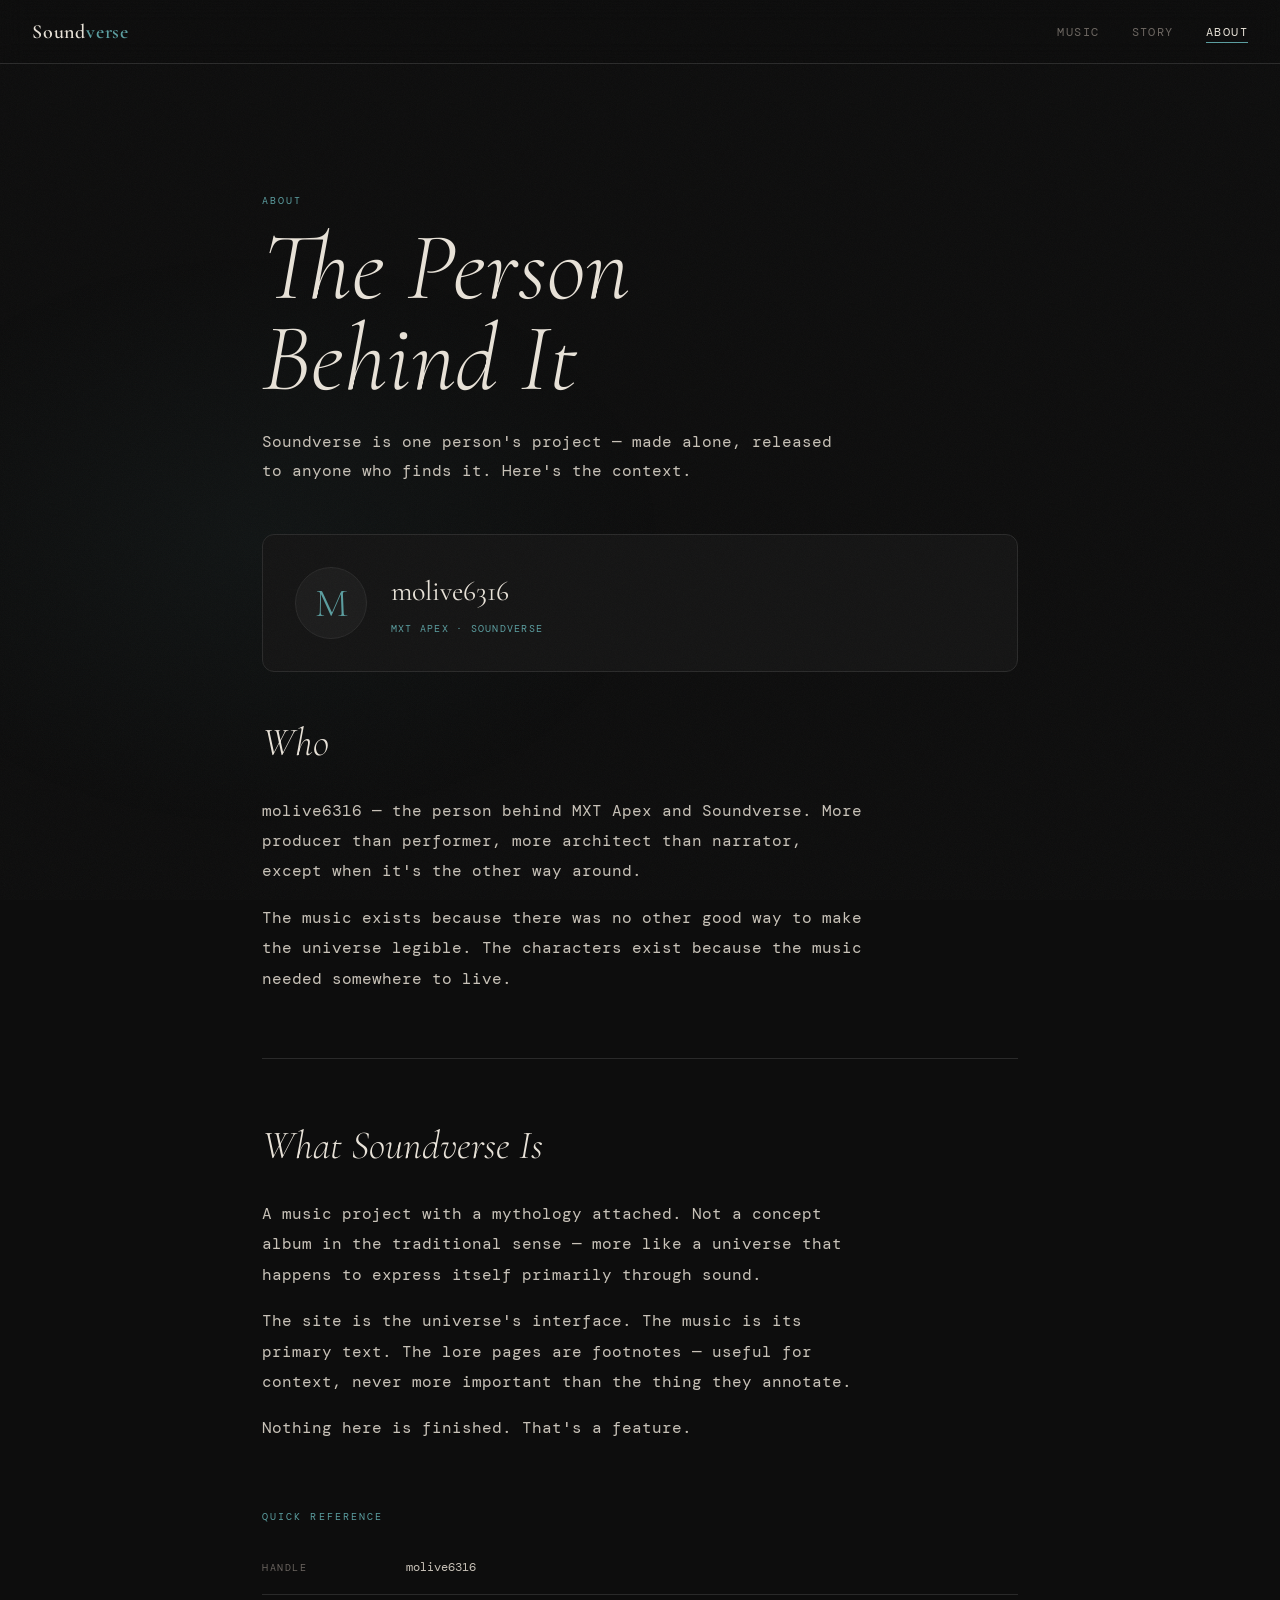
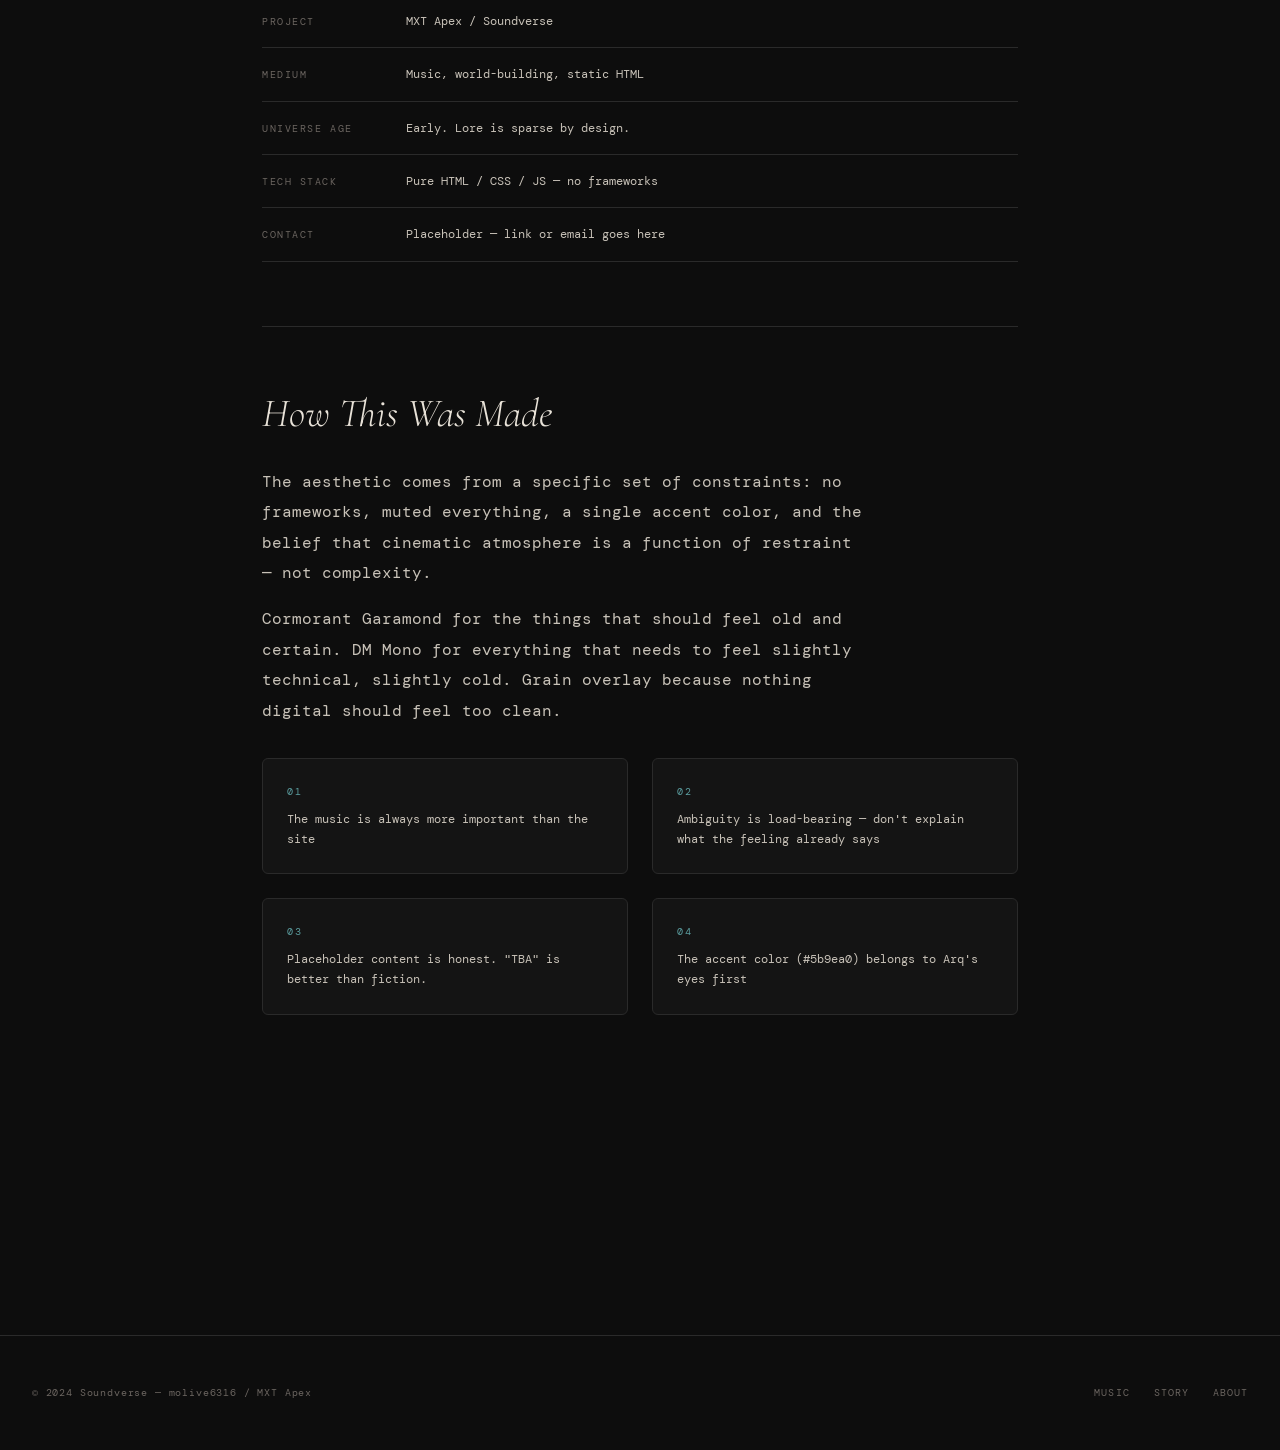
==== about/index.html @ 8810536d "init" ====
<!DOCTYPE html>
<html lang="en">
<head>
  <meta charset="UTF-8" />
  <meta name="viewport" content="width=device-width, initial-scale=1.0" />
  <title>About — Soundverse</title>
  <link rel="stylesheet" href="../assets/css/base.css" />
  <style>
    .about-hero {
      padding: var(--sp-32) var(--sp-8) var(--sp-12);
      max-width: 820px;
      margin: 0 auto;
    }
    .about-hero::before {
      content: '';
      position: fixed;
      inset: 0;
      background: radial-gradient(ellipse 50% 50% at 20% 60%, rgba(91,158,160,0.05) 0%, transparent 65%);
      pointer-events: none;
    }

    .about-body {
      max-width: 820px;
      margin: 0 auto;
      padding: 0 var(--sp-8) var(--sp-32);
    }

    .about-section {
      margin-bottom: var(--sp-16);
    }
    .about-section h2 {
      font-size: var(--fs-2xl);
      font-weight: 300;
      font-style: italic;
      margin-bottom: var(--sp-8);
      color: var(--clr-white);
    }
    .about-section p {
      font-size: var(--fs-md);
      color: var(--clr-text);
      line-height: 1.9;
      max-width: 60ch;
    }
    .about-section p + p { margin-top: var(--sp-4); }

    .identity-block {
      display: flex;
      align-items: center;
      gap: var(--sp-6);
      padding: var(--sp-8);
      background: var(--clr-surface);
      border: 1px solid var(--clr-border);
      border-radius: var(--radius-lg);
      margin-bottom: var(--sp-12);
    }
    .identity-avatar {
      width: 72px;
      height: 72px;
      border-radius: 50%;
      background: var(--clr-surface2);
      border: 1px solid var(--clr-border);
      display: flex;
      align-items: center;
      justify-content: center;
      font-family: var(--ff-display);
      font-size: var(--fs-2xl);
      color: var(--clr-accent);
      flex-shrink: 0;
      font-weight: 300;
    }
    .identity-info {}
    .identity-handle {
      font-family: var(--ff-display);
      font-size: var(--fs-xl);
      color: var(--clr-white);
      margin-bottom: var(--sp-1);
    }
    .identity-sub {
      font-size: var(--fs-xs);
      letter-spacing: 0.12em;
      text-transform: uppercase;
      color: var(--clr-accent);
    }

    .fact-list {
      display: flex;
      flex-direction: column;
      gap: 0;
    }
    .fact-row {
      display: flex;
      gap: var(--sp-6);
      padding: var(--sp-4) 0;
      border-bottom: 1px solid var(--clr-border);
      align-items: baseline;
    }
    .fact-row__key {
      font-size: var(--fs-xs);
      letter-spacing: 0.15em;
      text-transform: uppercase;
      color: var(--clr-muted);
      min-width: 120px;
      flex-shrink: 0;
    }
    .fact-row__val {
      font-size: var(--fs-sm);
      color: var(--clr-text);
    }
    .fact-row__val a {
      color: var(--clr-accent);
      transition: opacity var(--transition);
    }
    .fact-row__val a:hover { opacity: 0.7; }

    .principles {
      display: grid;
      grid-template-columns: 1fr 1fr;
      gap: var(--sp-6);
      margin-top: var(--sp-8);
    }
    @media (max-width: 640px) { .principles { grid-template-columns: 1fr; } }
    .principle {
      padding: var(--sp-6);
      background: var(--clr-surface);
      border: 1px solid var(--clr-border);
      border-radius: var(--radius);
    }
    .principle__num {
      font-size: var(--fs-xs);
      letter-spacing: 0.15em;
      color: var(--clr-accent);
      margin-bottom: var(--sp-2);
    }
    .principle__text {
      font-size: var(--fs-sm);
      color: var(--clr-text);
      line-height: 1.7;
    }
  </style>
</head>
<body>
  <nav class="nav">
    <a class="nav__logo" href="/soundverse/">Sound<span>verse</span></a>
    <ul class="nav__links">
      <li><a href="/soundverse/music/">Music</a></li>
      <li><a href="/soundverse/story/">Story</a></li>
      <li><a href="/soundverse/about/" aria-current="page">About</a></li>
    </ul>
  </nav>

  <main class="page">
    <div class="about-hero">
      <p class="eyebrow fade-up">About</p>
      <h1 class="fade-up fade-up--d1" style="font-size: clamp(3rem, 9vw, 6rem); font-weight:300; font-style:italic; line-height:0.95;">
        The Person<br>Behind It
      </h1>
      <p class="lead fade-up fade-up--d2" style="margin-top: var(--sp-6);">
        Soundverse is one person's project — made alone, released to anyone who finds it.
        Here's the context.
      </p>
    </div>

    <div class="about-body">
      <!-- Identity -->
      <div class="identity-block fade-up">
        <div class="identity-avatar">M</div>
        <div class="identity-info">
          <div class="identity-handle">molive6316</div>
          <div class="identity-sub">MXT Apex · Soundverse</div>
        </div>
      </div>

      <!-- About the person -->
      <div class="about-section fade-up">
        <h2>Who</h2>
        <p>
          molive6316 — the person behind MXT Apex and Soundverse. More producer than performer,
          more architect than narrator, except when it's the other way around.
        </p>
        <p>
          The music exists because there was no other good way to make the universe legible.
          The characters exist because the music needed somewhere to live.
        </p>
      </div>

      <hr class="divider" />

      <!-- About Soundverse -->
      <div class="about-section fade-up">
        <h2>What Soundverse Is</h2>
        <p>
          A music project with a mythology attached. Not a concept album in the traditional
          sense — more like a universe that happens to express itself primarily through sound.
        </p>
        <p>
          The site is the universe's interface. The music is its primary text. The lore pages
          are footnotes — useful for context, never more important than the thing they annotate.
        </p>
        <p>
          Nothing here is finished. That's a feature.
        </p>
      </div>

      <!-- Facts -->
      <div class="fade-up">
        <p class="eyebrow" style="margin-bottom: var(--sp-4);">Quick Reference</p>
        <div class="fact-list">
          <div class="fact-row">
            <span class="fact-row__key">Handle</span>
            <span class="fact-row__val">molive6316</span>
          </div>
          <div class="fact-row">
            <span class="fact-row__key">Project</span>
            <span class="fact-row__val">MXT Apex / Soundverse</span>
          </div>
          <div class="fact-row">
            <span class="fact-row__key">Medium</span>
            <span class="fact-row__val">Music, world-building, static HTML</span>
          </div>
          <div class="fact-row">
            <span class="fact-row__key">Universe age</span>
            <span class="fact-row__val">Early. Lore is sparse by design.</span>
          </div>
          <div class="fact-row">
            <span class="fact-row__key">Tech stack</span>
            <span class="fact-row__val">Pure HTML / CSS / JS — no frameworks</span>
          </div>
          <div class="fact-row">
            <span class="fact-row__key">Contact</span>
            <span class="fact-row__val">Placeholder — link or email goes here</span>
          </div>
        </div>
      </div>

      <hr class="divider" />

      <!-- Design principles -->
      <div class="about-section fade-up">
        <h2>How This Was Made</h2>
        <p>
          The aesthetic comes from a specific set of constraints: no frameworks, muted everything,
          a single accent color, and the belief that cinematic atmosphere is a function of restraint —
          not complexity.
        </p>
        <p>
          Cormorant Garamond for the things that should feel old and certain. DM Mono for everything
          that needs to feel slightly technical, slightly cold. Grain overlay because nothing
          digital should feel too clean.
        </p>
        <div class="principles" style="margin-top: var(--sp-8);">
          <div class="principle">
            <div class="principle__num">01</div>
            <div class="principle__text">The music is always more important than the site</div>
          </div>
          <div class="principle">
            <div class="principle__num">02</div>
            <div class="principle__text">Ambiguity is load-bearing — don't explain what the feeling already says</div>
          </div>
          <div class="principle">
            <div class="principle__num">03</div>
            <div class="principle__text">Placeholder content is honest. "TBA" is better than fiction.</div>
          </div>
          <div class="principle">
            <div class="principle__num">04</div>
            <div class="principle__text">The accent color (#5b9ea0) belongs to Arq's eyes first</div>
          </div>
        </div>
      </div>
    </div>
  </main>

  <footer class="footer">
    <span class="footer__copy">© 2024 Soundverse — molive6316 / MXT Apex</span>
    <nav class="footer__links">
      <a href="/soundverse/music/">Music</a>
      <a href="/soundverse/story/">Story</a>
      <a href="/soundverse/about/">About</a>
    </nav>
  </footer>
</body>
</html>
---- assets/css/base.css ----
/* ───────────────────────────────────────────
   Soundverse — Base Stylesheet
   ─────────────────────────────────────────── */

@import url('https://fonts.googleapis.com/css2?family=Cormorant+Garamond:ital,wght@0,300;0,400;0,600;0,700;1,300;1,400&family=DM+Mono:wght@300;400;500&display=swap');

/* ── Tokens ── */
:root {
  --clr-bg:        #0d0d0d;
  --clr-surface:   #141414;
  --clr-surface2:  #1c1c1c;
  --clr-border:    #2a2a2a;
  --clr-text:      #c8c2b8;
  --clr-muted:     #6b6560;
  --clr-accent:    #5b9ea0;
  --clr-accent-dim:#3d6e70;
  --clr-white:     #e8e2d8;

  --ff-display: 'Cormorant Garamond', Georgia, serif;
  --ff-body:    'DM Mono', 'Courier New', monospace;

  --fs-xs:   0.65rem;
  --fs-sm:   0.75rem;
  --fs-base: 0.875rem;
  --fs-md:   1rem;
  --fs-lg:   1.25rem;
  --fs-xl:   1.75rem;
  --fs-2xl:  2.5rem;
  --fs-3xl:  3.5rem;
  --fs-hero: clamp(5rem, 15vw, 11rem);

  --sp-1: 0.25rem;
  --sp-2: 0.5rem;
  --sp-3: 0.75rem;
  --sp-4: 1rem;
  --sp-6: 1.5rem;
  --sp-8: 2rem;
  --sp-12: 3rem;
  --sp-16: 4rem;
  --sp-24: 6rem;
  --sp-32: 8rem;

  --radius-sm: 3px;
  --radius:    6px;
  --radius-lg: 12px;

  --transition: 220ms ease;
  --nav-h: 64px;
}

/* ── Reset ── */
*, *::before, *::after { box-sizing: border-box; margin: 0; padding: 0; }
html { scroll-behavior: smooth; }
body {
  background: var(--clr-bg);
  color: var(--clr-text);
  font-family: var(--ff-body);
  font-size: var(--fs-base);
  line-height: 1.7;
  min-height: 100vh;
  overflow-x: hidden;
}
img, video { display: block; max-width: 100%; }
a { color: inherit; text-decoration: none; }
ul { list-style: none; }

/* ── Grain overlay ── */
body::after {
  content: '';
  position: fixed;
  inset: 0;
  pointer-events: none;
  z-index: 9999;
  opacity: 0.035;
  background-image: url("data:image/svg+xml,%3Csvg viewBox='0 0 256 256' xmlns='http://www.w3.org/2000/svg'%3E%3Cfilter id='noise'%3E%3CfeTurbulence type='fractalNoise' baseFrequency='0.9' numOctaves='4' stitchTiles='stitch'/%3E%3C/filter%3E%3Crect width='100%25' height='100%25' filter='url(%23noise)'/%3E%3C/svg%3E");
  background-size: 200px 200px;
}

/* ── Sticky Nav ── */
.nav {
  position: sticky;
  top: 0;
  z-index: 100;
  height: var(--nav-h);
  display: flex;
  align-items: center;
  justify-content: space-between;
  padding: 0 var(--sp-8);
  background: rgba(13, 13, 13, 0.92);
  backdrop-filter: blur(12px);
  -webkit-backdrop-filter: blur(12px);
  border-bottom: 1px solid var(--clr-border);
}
.nav__logo {
  font-family: var(--ff-display);
  font-size: var(--fs-lg);
  font-weight: 600;
  letter-spacing: 0.04em;
  color: var(--clr-white);
  transition: color var(--transition);
}
.nav__logo span { color: var(--clr-accent); }
.nav__logo:hover { color: var(--clr-accent); }

.nav__links {
  display: flex;
  gap: var(--sp-8);
  align-items: center;
}
.nav__links a {
  font-size: var(--fs-sm);
  letter-spacing: 0.12em;
  text-transform: uppercase;
  color: var(--clr-muted);
  transition: color var(--transition);
  position: relative;
}
.nav__links a::after {
  content: '';
  position: absolute;
  bottom: -3px;
  left: 0;
  width: 0;
  height: 1px;
  background: var(--clr-accent);
  transition: width var(--transition);
}
.nav__links a:hover,
.nav__links a[aria-current="page"] { color: var(--clr-white); }
.nav__links a:hover::after,
.nav__links a[aria-current="page"]::after { width: 100%; }

/* ── Page wrapper ── */
.page { padding-bottom: var(--sp-32); }

/* ── Sections ── */
.section { padding: var(--sp-24) var(--sp-8); max-width: 1100px; margin: 0 auto; }
.section--wide { max-width: 1400px; }
.section--full { max-width: none; padding-left: 0; padding-right: 0; }

/* ── Typography ── */
h1, h2, h3, h4 {
  font-family: var(--ff-display);
  font-weight: 600;
  line-height: 1.1;
  color: var(--clr-white);
}
h1 { font-size: var(--fs-3xl); }
h2 { font-size: var(--fs-2xl); }
h3 { font-size: var(--fs-xl); }
h4 { font-size: var(--fs-lg); }

.eyebrow {
  font-size: var(--fs-xs);
  letter-spacing: 0.2em;
  text-transform: uppercase;
  color: var(--clr-accent);
  margin-bottom: var(--sp-3);
}
.lead {
  font-size: var(--fs-md);
  color: var(--clr-text);
  max-width: 58ch;
  line-height: 1.8;
}
.muted { color: var(--clr-muted); }

/* ── Buttons ── */
.btn {
  display: inline-flex;
  align-items: center;
  gap: var(--sp-2);
  padding: var(--sp-3) var(--sp-6);
  font-family: var(--ff-body);
  font-size: var(--fs-sm);
  letter-spacing: 0.1em;
  text-transform: uppercase;
  border-radius: var(--radius-sm);
  cursor: pointer;
  transition: background var(--transition), color var(--transition), border-color var(--transition);
  border: 1px solid transparent;
}
.btn--primary {
  background: var(--clr-accent);
  color: #0a1a1a;
  border-color: var(--clr-accent);
}
.btn--primary:hover {
  background: transparent;
  color: var(--clr-accent);
}
.btn--ghost {
  background: transparent;
  color: var(--clr-muted);
  border-color: var(--clr-border);
}
.btn--ghost:hover {
  border-color: var(--clr-accent);
  color: var(--clr-accent);
}

/* ── Cards ── */
.card {
  background: var(--clr-surface);
  border: 1px solid var(--clr-border);
  border-radius: var(--radius);
  overflow: hidden;
  transition: border-color var(--transition), transform var(--transition);
}
.card:hover {
  border-color: var(--clr-accent-dim);
  transform: translateY(-2px);
}
.card__body { padding: var(--sp-6); }
.card__tag {
  display: inline-block;
  font-size: var(--fs-xs);
  letter-spacing: 0.15em;
  text-transform: uppercase;
  color: var(--clr-accent);
  border: 1px solid var(--clr-accent-dim);
  border-radius: var(--radius-sm);
  padding: 2px var(--sp-2);
  margin-bottom: var(--sp-3);
}
.card__title {
  font-family: var(--ff-display);
  font-size: var(--fs-xl);
  color: var(--clr-white);
  margin-bottom: var(--sp-2);
}
.card__meta {
  font-size: var(--fs-xs);
  color: var(--clr-muted);
  letter-spacing: 0.08em;
}

/* ── Grid ── */
.grid { display: grid; gap: var(--sp-6); }
.grid--2 { grid-template-columns: repeat(auto-fill, minmax(280px, 1fr)); }
.grid--3 { grid-template-columns: repeat(auto-fill, minmax(240px, 1fr)); }
.grid--4 { grid-template-columns: repeat(auto-fill, minmax(200px, 1fr)); }

/* ── Divider ── */
.divider {
  border: none;
  border-top: 1px solid var(--clr-border);
  margin: var(--sp-16) 0;
}

/* ── Fade-up animation ── */
@keyframes fadeUp {
  from { opacity: 0; transform: translateY(24px); }
  to   { opacity: 1; transform: translateY(0); }
}
.fade-up {
  animation: fadeUp 0.75s cubic-bezier(0.22, 1, 0.36, 1) both;
}
.fade-up--d1 { animation-delay: 0.1s; }
.fade-up--d2 { animation-delay: 0.22s; }
.fade-up--d3 { animation-delay: 0.36s; }
.fade-up--d4 { animation-delay: 0.50s; }
.fade-up--d5 { animation-delay: 0.66s; }

/* ── Embed placeholder ── */
.embed-placeholder {
  aspect-ratio: 16/3;
  background: var(--clr-surface2);
  border: 1px solid var(--clr-border);
  border-radius: var(--radius);
  display: flex;
  align-items: center;
  justify-content: center;
  color: var(--clr-muted);
  font-size: var(--fs-sm);
  letter-spacing: 0.1em;
}

/* ── Lore block ── */
.lore-block {
  border-left: 2px solid var(--clr-accent-dim);
  padding: var(--sp-6) var(--sp-8);
  background: var(--clr-surface);
  border-radius: 0 var(--radius) var(--radius) 0;
  margin: var(--sp-8) 0;
}
.lore-block p { color: var(--clr-text); font-size: var(--fs-md); line-height: 1.9; }

/* ── Character card ── */
.char-card {
  display: flex;
  flex-direction: column;
  gap: var(--sp-4);
  padding: var(--sp-8);
  background: var(--clr-surface);
  border: 1px solid var(--clr-border);
  border-radius: var(--radius-lg);
  transition: border-color var(--transition), transform var(--transition);
}
.char-card:hover { border-color: var(--clr-accent-dim); transform: translateY(-3px); }
.char-card__avatar {
  width: 64px;
  height: 64px;
  border-radius: 50%;
  background: var(--clr-surface2);
  border: 1px solid var(--clr-border);
  display: flex;
  align-items: center;
  justify-content: center;
  font-family: var(--ff-display);
  font-size: var(--fs-xl);
  color: var(--clr-accent);
}
.char-card__name {
  font-family: var(--ff-display);
  font-size: var(--fs-xl);
  color: var(--clr-white);
}
.char-card__role {
  font-size: var(--fs-xs);
  letter-spacing: 0.15em;
  text-transform: uppercase;
  color: var(--clr-accent);
}
.char-card__desc { font-size: var(--fs-sm); color: var(--clr-muted); line-height: 1.7; }

/* ── Footer ── */
.footer {
  border-top: 1px solid var(--clr-border);
  padding: var(--sp-12) var(--sp-8);
  display: flex;
  align-items: center;
  justify-content: space-between;
  flex-wrap: wrap;
  gap: var(--sp-4);
}
.footer__copy {
  font-size: var(--fs-xs);
  color: var(--clr-muted);
  letter-spacing: 0.08em;
}
.footer__links {
  display: flex;
  gap: var(--sp-6);
}
.footer__links a {
  font-size: var(--fs-xs);
  letter-spacing: 0.1em;
  text-transform: uppercase;
  color: var(--clr-muted);
  transition: color var(--transition);
}
.footer__links a:hover { color: var(--clr-accent); }

/* ── Responsive ── */
@media (max-width: 640px) {
  .nav { padding: 0 var(--sp-4); }
  .nav__links { gap: var(--sp-4); }
  .section { padding: var(--sp-16) var(--sp-4); }
  .footer { padding: var(--sp-8) var(--sp-4); }
}
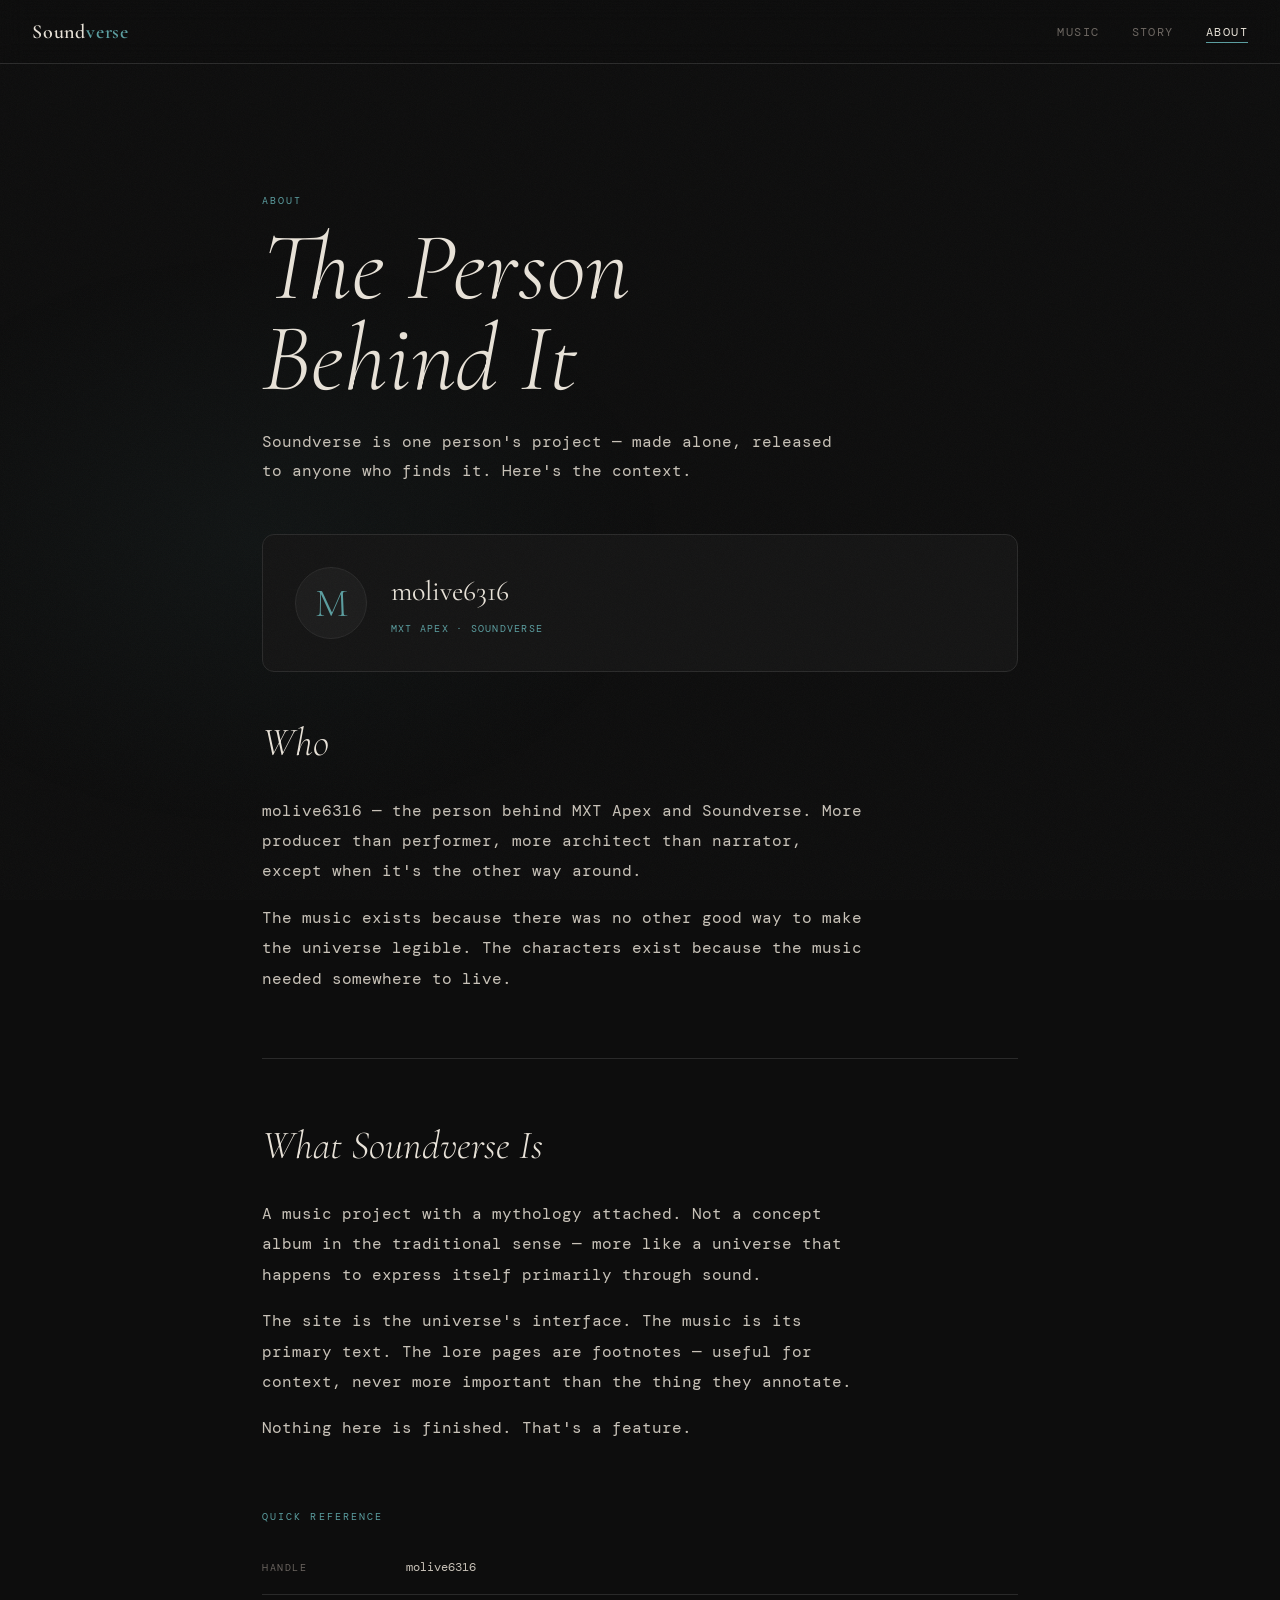
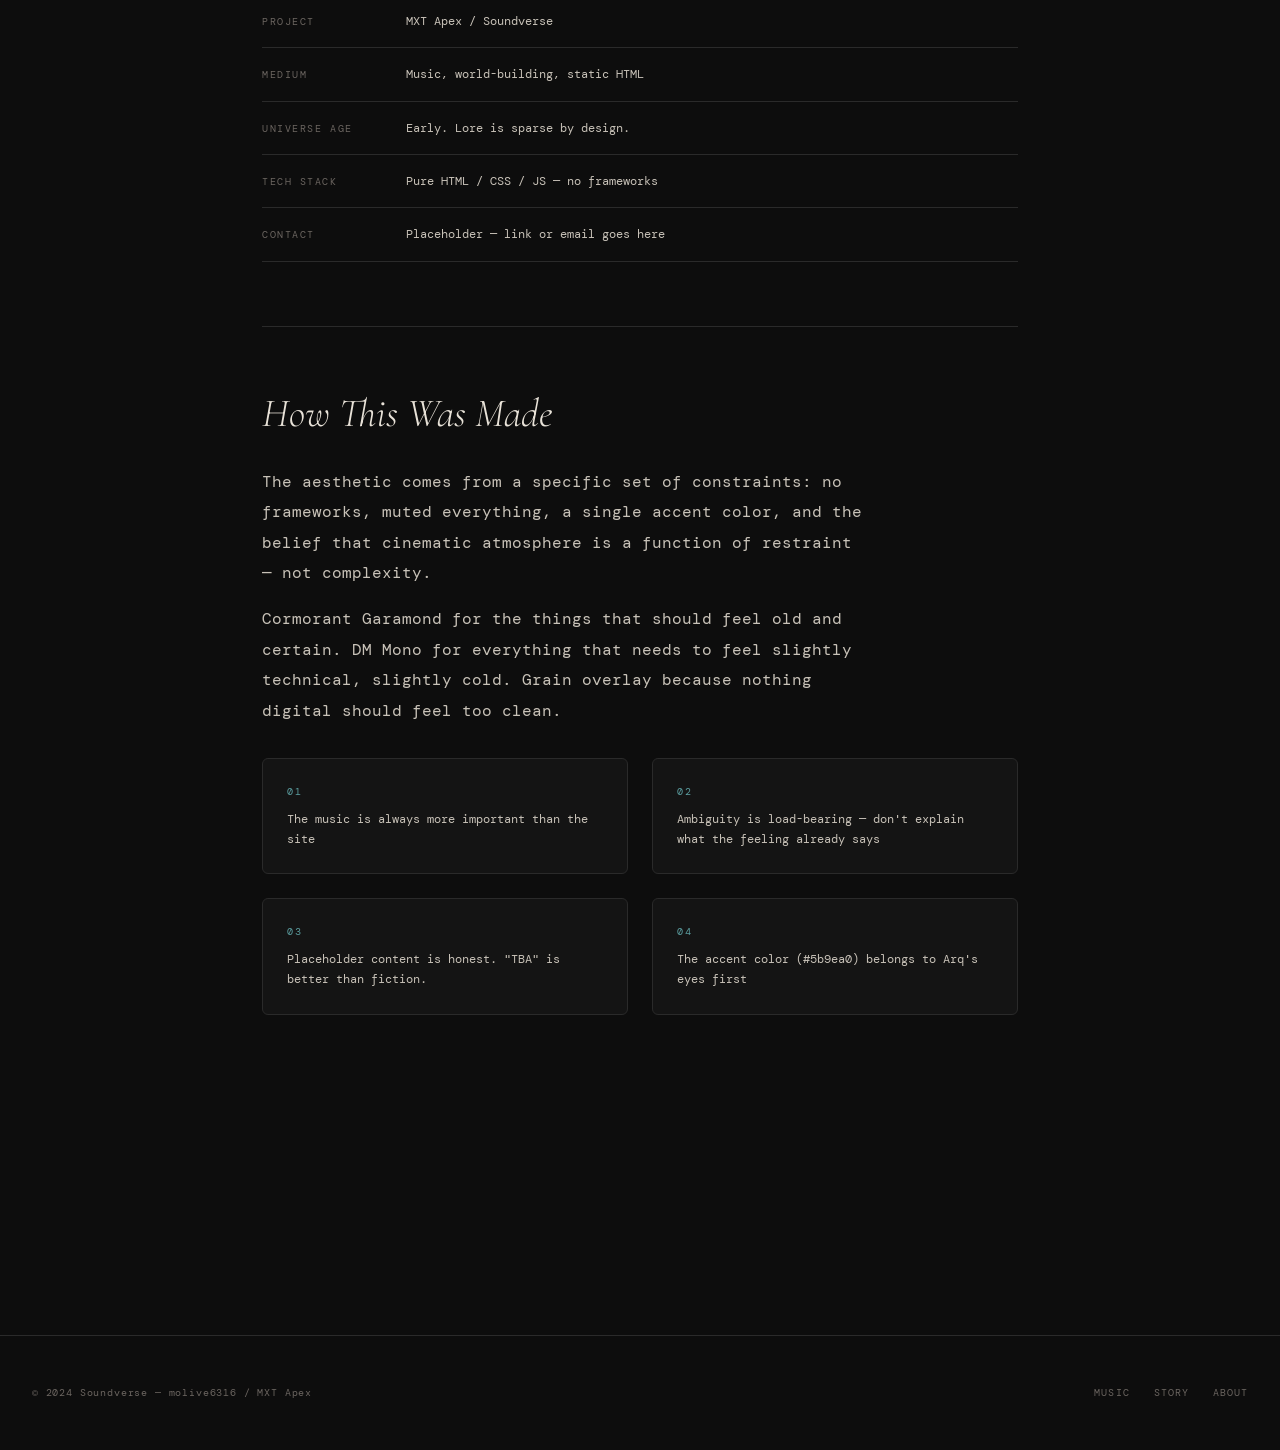
==== commit 1720fd26: "hdr" ====
--- a/about/index.html
+++ b/about/index.html
@@ -140,11 +140,11 @@
 </head>
 <body>
   <nav class="nav">
-    <a class="nav__logo" href="/soundverse/">Sound<span>verse</span></a>
+    <a class="nav__logo" href="/">Sound<span>verse</span></a>
     <ul class="nav__links">
-      <li><a href="/soundverse/music/">Music</a></li>
-      <li><a href="/soundverse/story/">Story</a></li>
-      <li><a href="/soundverse/about/" aria-current="page">About</a></li>
+      <li><a href="/music/">Music</a></li>
+      <li><a href="/story/">Story</a></li>
+      <li><a href="/about/" aria-current="page">About</a></li>
     </ul>
   </nav>
 
@@ -272,9 +272,9 @@
   <footer class="footer">
     <span class="footer__copy">© 2024 Soundverse — molive6316 / MXT Apex</span>
     <nav class="footer__links">
-      <a href="/soundverse/music/">Music</a>
-      <a href="/soundverse/story/">Story</a>
-      <a href="/soundverse/about/">About</a>
+      <a href="/music/">Music</a>
+      <a href="/story/">Story</a>
+      <a href="/about/">About</a>
     </nav>
   </footer>
 </body>
